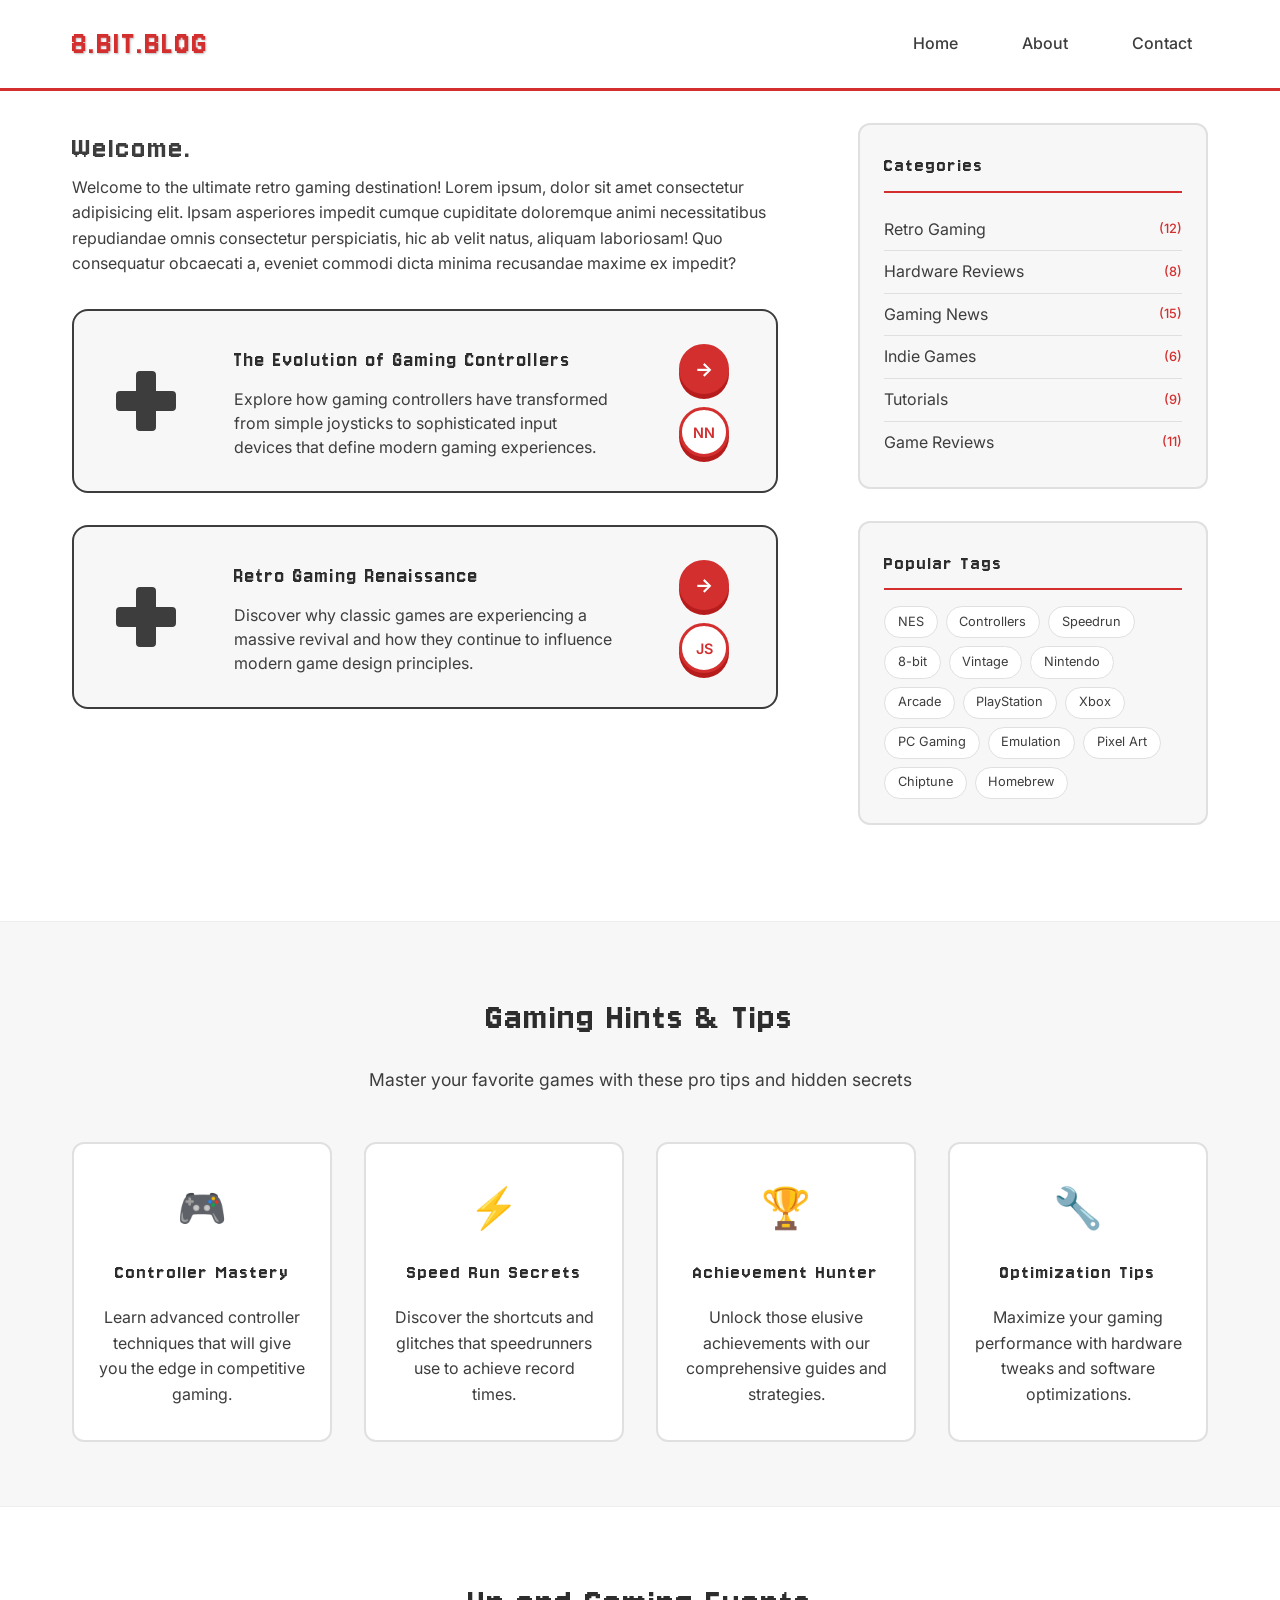
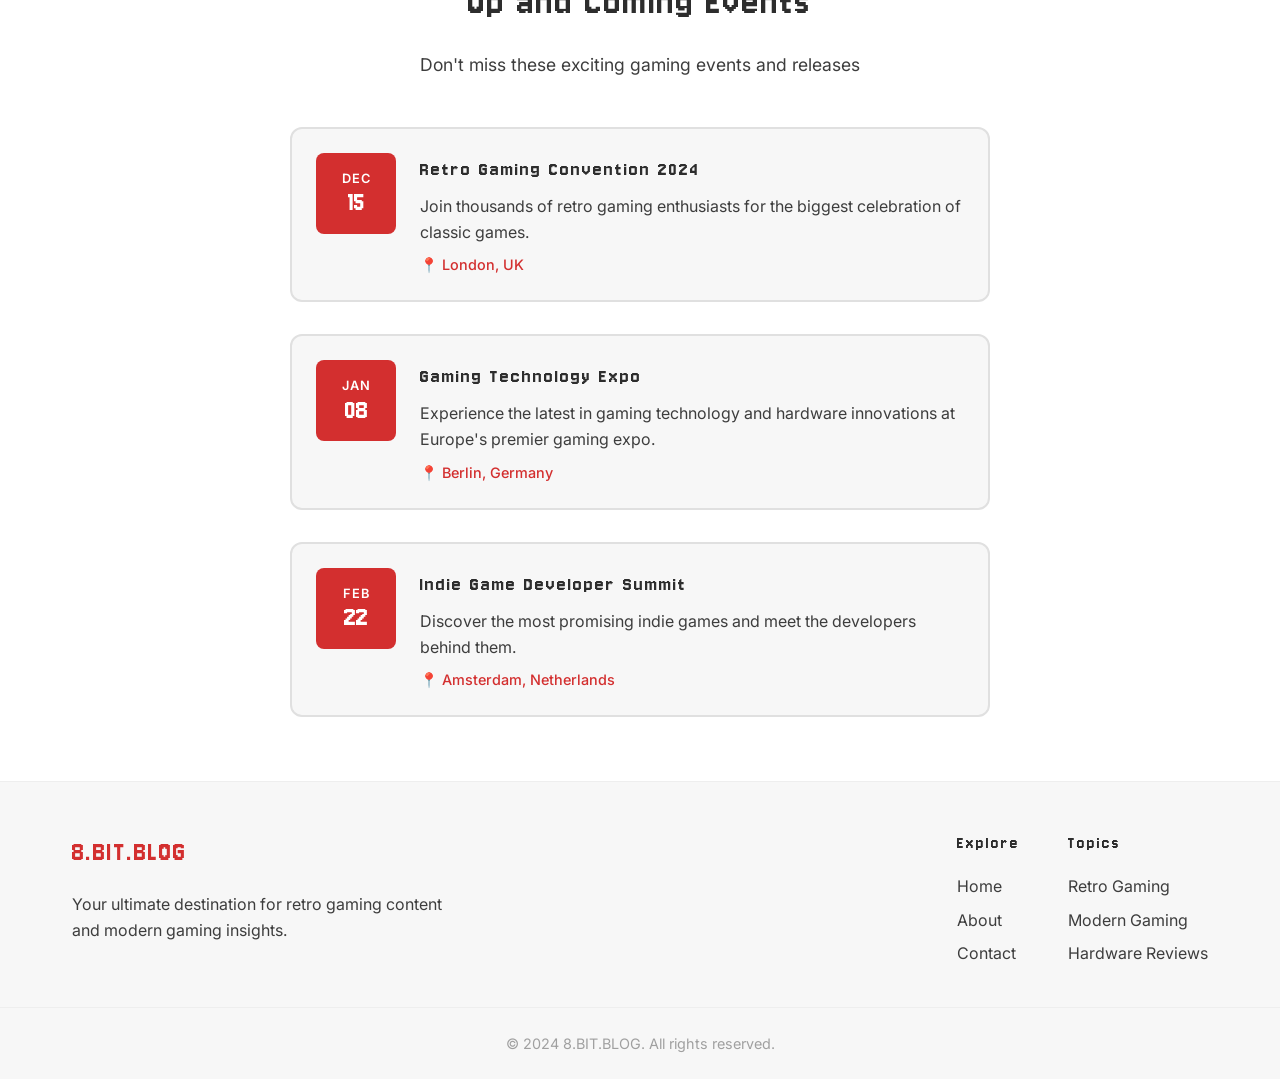
==== index.html @ f864d653 "add initial website structure and pages" ====
<html lang="en">
  <head>
    <meta charset="UTF-8" />
    <meta name="viewport" content="width=device-width, initial-scale=1.0" />
    <title>8.BIT.BLOG - Nostalgic Gaming Experience</title>
    <link rel="stylesheet" href="assets/styles.css" />
  </head>
  <body>
    <nav class="navbar">
      <div class="nav-container">
        <a href="index.html" class="nav-logo">8.BIT.BLOG</a>
        <ul class="nav-links">
          <li><a href="index.html">Home</a></li>
          <li><a href="about.html">About</a></li>
          <li><a href="contact.html">Contact</a></li>
        </ul>
      </div>
    </nav>

    <div class="content">
      <div class="main-layout">
        <!-- Left Column - Blog Content -->
        <div class="blog-section">
          <h1>Welcome.</h1>
          <p>
            Welcome to the ultimate retro gaming destination! Lorem ipsum, dolor
            sit amet consectetur adipisicing elit. Ipsam asperiores impedit
            cumque cupiditate doloremque animi necessitatibus repudiandae omnis
            consectetur perspiciatis, hic ab velit natus, aliquam laboriosam!
            Quo consequatur obcaecati a, eveniet commodi dicta minima recusandae
            maxime ex impedit?
          </p>

          <!-- NES Gamepad Card Template -->
          <div class="gamepad-card">
            <div class="card-left">
              <div class="dpad">
                <div class="dpad-vertical"></div>
                <div class="dpad-horizontal"></div>
              </div>
            </div>

            <div class="card-content">
              <h3>The Evolution of Gaming Controllers</h3>
              <p>
                Explore how gaming controllers have transformed from simple
                joysticks to sophisticated input devices that define modern
                gaming experiences.
              </p>
            </div>

            <div class="card-right">
              <div class="action-buttons">
                <button class="action-btn read-more" title="Read More">
                  <span class="arrow">→</span>
                </button>
                <button class="action-btn author-btn" title="Author">
                  <span class="initials">NN</span>
                </button>
              </div>
            </div>
          </div>

          <!-- Second Card -->
          <div class="gamepad-card">
            <div class="card-left">
              <div class="dpad">
                <div class="dpad-vertical"></div>
                <div class="dpad-horizontal"></div>
              </div>
            </div>

            <div class="card-content">
              <h3>Retro Gaming Renaissance</h3>
              <p>
                Discover why classic games are experiencing a massive revival
                and how they continue to influence modern game design
                principles.
              </p>
            </div>

            <div class="card-right">
              <div class="action-buttons">
                <button class="action-btn read-more" title="Read More">
                  <span class="arrow">→</span>
                </button>
                <button class="action-btn author-btn" title="Author">
                  <span class="initials">JS</span>
                </button>
              </div>
            </div>
          </div>
        </div>
        <!-- End of Left Column -->

        <!-- Right Column - Tags and Categories -->
        <div class="sidebar-section">
          <!-- Categories -->
          <div class="sidebar-widget">
            <h3>Categories</h3>
            <ul class="category-list">
              <li><a href="#" class="category-item">Retro Gaming <span class="count">(12)</span></a></li>
              <li><a href="#" class="category-item">Hardware Reviews <span class="count">(8)</span></a></li>
              <li><a href="#" class="category-item">Gaming News <span class="count">(15)</span></a></li>
              <li><a href="#" class="category-item">Indie Games <span class="count">(6)</span></a></li>
              <li><a href="#" class="category-item">Tutorials <span class="count">(9)</span></a></li>
              <li><a href="#" class="category-item">Game Reviews <span class="count">(11)</span></a></li>
            </ul>
          </div>

          <!-- Tags -->
          <div class="sidebar-widget">
            <h3>Popular Tags</h3>
            <div class="tag-cloud">
              <a href="#" class="tag">NES</a>
              <a href="#" class="tag">Controllers</a>
              <a href="#" class="tag">Speedrun</a>
              <a href="#" class="tag">8-bit</a>
              <a href="#" class="tag">Vintage</a>
              <a href="#" class="tag">Nintendo</a>
              <a href="#" class="tag">Arcade</a>
              <a href="#" class="tag">PlayStation</a>
              <a href="#" class="tag">Xbox</a>
              <a href="#" class="tag">PC Gaming</a>
              <a href="#" class="tag">Emulation</a>
              <a href="#" class="tag">Pixel Art</a>
              <a href="#" class="tag">Chiptune</a>
              <a href="#" class="tag">Homebrew</a>
            </div>
          </div>

        </div>
      </div>
    </div>

    <!-- Gaming Hints Section - Full Width -->
    <div class="hints-section">
      <div class="hints-container">
        <h2>Gaming Hints & Tips</h2>
        <p class="hints-subtitle">
          Master your favorite games with these pro tips and hidden secrets
        </p>

        <div class="hints-grid">
          <div class="hint-card">
            <div class="hint-icon">🎮</div>
            <h3>Controller Mastery</h3>
            <p>
              Learn advanced controller techniques that will give you the edge
              in competitive gaming.
            </p>
          </div>

          <div class="hint-card">
            <div class="hint-icon">⚡</div>
            <h3>Speed Run Secrets</h3>
            <p>
              Discover the shortcuts and glitches that speedrunners use to
              achieve record times.
            </p>
          </div>

          <div class="hint-card">
            <div class="hint-icon">🏆</div>
            <h3>Achievement Hunter</h3>
            <p>
              Unlock those elusive achievements with our comprehensive guides
              and strategies.
            </p>
          </div>

          <div class="hint-card">
            <div class="hint-icon">🔧</div>
            <h3>Optimization Tips</h3>
            <p>
              Maximize your gaming performance with hardware tweaks and software
              optimizations.
            </p>
          </div>
        </div>
      </div>
    </div>

    <!-- Up and Coming Events Section -->
    <div class="events-section">
      <div class="events-container">
        <h2>Up and Coming Events</h2>
        <p class="events-subtitle">Don't miss these exciting gaming events and releases</p>
        
        <div class="events-timeline">
          <div class="event-item">
            <div class="event-date">
              <span class="month">DEC</span>
              <span class="day">15</span>
            </div>
            <div class="event-content">
              <h3>Retro Gaming Convention 2024</h3>
              <p>Join thousands of retro gaming enthusiasts for the biggest celebration of classic games.</p>
              <span class="event-location">📍 London, UK</span>
            </div>
          </div>
          
          <div class="event-item">
            <div class="event-date">
              <span class="month">JAN</span>
              <span class="day">08</span>
            </div>
            <div class="event-content">
              <h3>Gaming Technology Expo</h3>
              <p>Experience the latest in gaming technology and hardware innovations at Europe's premier gaming expo.</p>
              <span class="event-location">📍 Berlin, Germany</span>
            </div>
          </div>
          
          <div class="event-item">
            <div class="event-date">
              <span class="month">FEB</span>
              <span class="day">22</span>
            </div>
            <div class="event-content">
              <h3>Indie Game Developer Summit</h3>
              <p>Discover the most promising indie games and meet the developers behind them.</p>
              <span class="event-location">📍 Amsterdam, Netherlands</span>
            </div>
          </div>
        </div>
      </div>
    </div>

    <footer class="footer">
      <div class="footer-container">
        <div class="footer-brand">
          <h3>8.BIT.BLOG</h3>
          <p>
            Your ultimate destination for retro gaming content and modern gaming
            insights.
          </p>
        </div>

        <div class="footer-links">
          <div class="footer-section">
            <h4>Explore</h4>
            <ul>
              <li><a href="index.html">Home</a></li>
              <li><a href="about.html">About</a></li>
              <li><a href="contact.html">Contact</a></li>
            </ul>
          </div>

          <div class="footer-section">
            <h4>Topics</h4>
            <ul>
              <li><a href="#">Retro Gaming</a></li>
              <li><a href="#">Modern Gaming</a></li>
              <li><a href="#">Hardware Reviews</a></li>
            </ul>
          </div>
        </div>
      </div>

      <div class="footer-bottom">
        <p>&copy; 2024 8.BIT.BLOG. All rights reserved.</p>
      </div>
    </footer>
  </body>
</html>
---- assets/styles.css ----
/* Import fonts from Google Fonts */
@import url("https://fonts.googleapis.com/css2?family=Jersey+10&family=Inter:wght@300;400;500;600&display=swap");

/* Retro Gaming Color Scheme - Inspired by classic NES gamepad */
:root {
  --retro-dark: #2d2d2d;
  --retro-grey: #3d3d3d;
  --retro-light: #f7f7f7;
  --retro-red: #d32f2f;
  --retro-white: #ffffff;
  --retro-shadow: rgba(42, 42, 42, 0.3);
  --retro-letter-spacing: 2px;
}

/* Global styles */
* {
  margin: 0;
  padding: 0;
  box-sizing: border-box;
}
body {
  font-family: "Inter", sans-serif;
  background: var(--retro-white);
  min-height: 100vh;
  color: var(--retro-grey);
  line-height: 1.6;
}
/* Headings */
h1,
h2,
h3,
h4,
h5,
h6 {
  font-weight: normal;
  font-family: "Jersey 10", cursive;
  letter-spacing: var(--retro-letter-spacing);
}

/* Navbar styling */
.navbar {
  background: var(--retro-white);
  border-bottom: 3px solid var(--retro-red);
}

.nav-container {
  max-width: 1200px;
  margin: 0 auto;
  display: flex;
  justify-content: space-between;
  align-items: center;
  padding: 1rem 2rem;
}

.nav-logo {
  font-size: 2.2rem;
  color: var(--retro-red);
  text-decoration: none;
  text-shadow: 1px 1px 2px var(--retro-shadow);
  font-weight: normal;
  font-family: "Jersey 10", cursive;
  letter-spacing: var(--retro-letter-spacing);
}

.nav-links {
  display: flex;
  list-style: none;
  gap: 2rem;
}

.nav-links a {
  color: var(--retro-grey);
  text-decoration: none;
  font-family: "Inter", sans-serif;
  font-weight: 500;
  padding: 0.5rem 1rem;
  transition: all 0.1s ease;
}

.nav-links a:hover {
  color: var(--retro-red);
}

/* Main title styling */
.main-title {
  text-align: center;
  padding: 3rem 2rem;
  background: rgba(255, 255, 255, 0.1);
  margin: 2rem auto;
  max-width: 800px;
  border-radius: 12px;
  border: 3px solid var(--retro-dark);
  box-shadow: 0 8px 16px var(--retro-shadow);
}

.main-title h1 {
  font-size: 3.5rem;
  color: var(--retro-white);
  text-shadow: 3px 3px 0px var(--retro-red);
  margin-bottom: 1rem;
  font-family: "Jersey 10", cursive;
  letter-spacing: 2px;
}

.main-title .subtitle {
  font-size: 1.2rem;
  color: var(--retro-light);
  font-weight: 500;
  text-transform: uppercase;
  letter-spacing: 1px;
}

/* Content area styling */
.content {
  max-width: 1200px;
  margin: 0 auto;
  padding: 2rem;
}

.content p {
  font-family: "Inter", sans-serif;
  font-weight: 400;
  margin-bottom: 1rem;
}

/* Main Layout - Two Column */
.main-layout {
  display: grid;
  grid-template-columns: 1fr 350px;
  gap: 5rem;
  align-items: start;
}

.blog-section {
  min-width: 0; /* Prevents grid overflow */
}

/* Sidebar Section */
.sidebar-section {
  display: flex;
  flex-direction: column;
  gap: 2rem;
}

.sidebar-widget {
  background: var(--retro-light);
  border: 2px solid #e0e0e0;
  border-radius: 12px;
  padding: 1.5rem;
}

.sidebar-widget h3 {
  color: var(--retro-dark);
  margin-bottom: 1rem;
  font-size: 1.3rem;
  border-bottom: 2px solid var(--retro-red);
  padding-bottom: 0.5rem;
}

/* Categories */
.category-list {
  list-style: none;
  padding: 0;
  margin: 0;
}

.category-list li {
  border-bottom: 1px solid #e0e0e0;
  padding: 0.5rem 0;
}

.category-list li:last-child {
  border-bottom: none;
}

.category-item {
  font-family: 'Inter', sans-serif;
  color: var(--retro-grey);
  text-decoration: none;
  display: flex;
  justify-content: space-between;
  align-items: center;
  transition: color 0.2s ease;
}

.category-item:hover {
  color: var(--retro-red);
}

.count {
  font-size: 0.8rem;
  color: var(--retro-red);
  font-weight: 500;
}

/* Tag Cloud */
.tag-cloud {
  display: flex;
  flex-wrap: wrap;
  gap: 0.5rem;
}

.tag {
  font-family: 'Inter', sans-serif;
  background: var(--retro-white);
  color: var(--retro-grey);
  padding: 0.3rem 0.8rem;
  border-radius: 20px;
  text-decoration: none;
  font-size: 0.8rem;
  border: 1px solid #e0e0e0;
  transition: all 0.2s ease;
}

.tag:hover {
  background: var(--retro-red);
  color: var(--retro-white);
  border-color: var(--retro-red);
}


/* About Page Specific Styles */
.about-topics {
  margin: 2rem 0;
}

.topic-item {
  background: var(--retro-light);
  border: 2px solid #e0e0e0;
  border-radius: 12px;
  padding: 1.5rem;
  margin-bottom: 1rem;
  transition: all 0.3s ease;
}

.topic-item:hover {
  border-color: var(--retro-red);
  transform: translateY(-2px);
  box-shadow: 0 4px 12px rgba(0, 0, 0, 0.1);
}

.topic-item h3 {
  color: var(--retro-dark);
  margin-bottom: 0.5rem;
  font-size: 1.2rem;
}

.topic-item p {
  font-family: 'Inter', sans-serif;
  color: var(--retro-grey);
  line-height: 1.6;
  margin: 0;
}

/* Contact Form Styles */
.contact-form-section {
  margin: 2rem 0;
  background: var(--retro-light);
  border: 2px solid #e0e0e0;
  border-radius: 12px;
  padding: 2rem;
}

.contact-form-section h2 {
  margin-bottom: 1.5rem;
  color: var(--retro-dark);
}

.contact-form {
  display: flex;
  flex-direction: column;
  gap: 1.5rem;
}

.form-row {
  display: grid;
  grid-template-columns: 1fr 1fr;
  gap: 1rem;
}

.form-group {
  display: flex;
  flex-direction: column;
}

.form-group label {
  font-family: 'Inter', sans-serif;
  color: var(--retro-dark);
  font-weight: 500;
  margin-bottom: 0.5rem;
  font-size: 0.9rem;
}

.form-group input,
.form-group select,
.form-group textarea {
  font-family: 'Inter', sans-serif;
  padding: 0.8rem;
  border: 2px solid #e0e0e0;
  border-radius: 6px;
  font-size: 0.9rem;
  transition: border-color 0.2s ease;
  background: var(--retro-white);
}

.form-group input:focus,
.form-group select:focus,
.form-group textarea:focus {
  outline: none;
  border-color: var(--retro-red);
}

.form-group textarea {
  resize: vertical;
  min-height: 120px;
}

.checkbox-group {
  flex-direction: row;
  align-items: center;
  gap: 0.5rem;
}

.checkbox-label {
  display: flex;
  align-items: center;
  gap: 0.5rem;
  cursor: pointer;
  font-size: 0.9rem;
}

.checkbox-label input[type="checkbox"] {
  width: 18px;
  height: 18px;
  margin: 0;
}

.contact-submit-btn {
  background: var(--retro-red);
  color: var(--retro-white);
  padding: 1rem 2rem;
  border: none;
  border-radius: 6px;
  font-family: 'Inter', sans-serif;
  font-weight: 600;
  font-size: 1rem;
  cursor: pointer;
  transition: all 0.2s ease;
  align-self: flex-start;
  box-shadow: 0 4px 0 #b71c1c;
}

.contact-submit-btn:hover {
  transform: translateY(-2px);
  box-shadow: 0 6px 0 #b71c1c;
}

.contact-submit-btn:active {
  transform: translateY(2px);
  box-shadow: 0 2px 0 #b71c1c;
}

.contact-link {
  color: var(--retro-red);
  text-decoration: none;
  font-weight: 500;
  font-family: 'Inter', sans-serif;
  font-size: 0.9rem;
  margin-top: 0.5rem;
  display: inline-block;
}

.contact-link:hover {
  text-decoration: underline;
}

/* NES Gamepad Card Styling */
.gamepad-card {
  display: flex;
  align-items: center;
  background: var(--retro-light);
  border: 2px solid var(--retro-grey);
  border-radius: 16px;
  padding: 2rem;
  margin: 2rem 0;
  gap: 2rem;
  max-width: 800px;
}

/* Left side - D-Pad */
.card-left {
  flex: 0 0 80px;
  display: flex;
  justify-content: center;
  align-items: center;
}

.dpad {
  position: relative;
  width: 60px;
  height: 60px;
}

.dpad-horizontal,
.dpad-vertical {
  background: var(--retro-grey);
  position: absolute;
  border-radius: 4px;
}

.dpad-horizontal {
  width: 60px;
  height: 20px;
  top: 50%;
  left: 0;
  transform: translateY(-50%);
}

.dpad-vertical {
  width: 20px;
  height: 60px;
  left: 50%;
  top: 0;
  transform: translateX(-50%);
}

/* Center content */
.card-content {
  flex: 1;
  padding: 0 1rem;
}

.card-content h3 {
  color: var(--retro-dark);
  margin-bottom: 0.5rem;
  font-size: 1.4rem;
}

.card-content p {
  color: var(--retro-grey);
  margin: 0;
  line-height: 1.5;
}

/* Right side - Action buttons */
.card-right {
  flex: 0 0 80px;
  display: flex;
  justify-content: center;
  align-items: center;
}

.action-buttons {
  display: flex;
  flex-direction: column;
  gap: 0.8rem;
}

.action-btn {
  width: 50px;
  height: 50px;
  border-radius: 50%;
  border: 3px solid var(--retro-red);
  background: var(--retro-red);
  color: var(--retro-white);
  font-family: "Inter", sans-serif;
  font-weight: 600;
  cursor: pointer;
  transition: all 0.2s ease;
  display: flex;
  align-items: center;
  justify-content: center;
  box-shadow: 0 5px 0 #b71c1c;
}

.action-btn:active {
  transform: translateY(3px);
  box-shadow: 0 2px 0 #b71c1c;
}

.action-btn .arrow {
  font-size: 1.2rem;
  font-weight: bold;
}

.action-btn .initials {
  font-size: 0.9rem;
  font-weight: 600;
}

/* Author button styling */
.author-btn {
  background: var(--retro-white);
  color: var(--retro-red);
  border: 3px solid var(--retro-red);
  box-shadow: 0 5px 0 #b71c1c;
}

.author-btn:hover {
  background: var(--retro-red);
  color: var(--retro-white);
}

/* Gaming Hints Section */
.hints-section {
  background: var(--retro-light);
  border-top: 1px solid #eee;
  border-bottom: 1px solid #eee;
  margin-top: 4rem;
  padding: 4rem 0;
}

.hints-container {
  max-width: 1200px;
  margin: 0 auto;
  padding: 0 2rem;
  text-align: center;
}

.hints-section h2 {
  color: var(--retro-dark);
  font-size: 2.5rem;
  margin-bottom: 1rem;
}

.hints-subtitle {
  font-family: "Inter", sans-serif;
  color: var(--retro-grey);
  font-size: 1.1rem;
  margin-bottom: 3rem;
  max-width: 600px;
  margin-left: auto;
  margin-right: auto;
}

.hints-grid {
  display: grid;
  grid-template-columns: repeat(auto-fit, minmax(250px, 1fr));
  gap: 2rem;
  margin-top: 3rem;
}

.hint-card {
  background: var(--retro-white);
  border: 2px solid #e0e0e0;
  border-radius: 12px;
  padding: 2rem 1.5rem;
  text-align: center;
  transition: all 0.3s ease;
  cursor: pointer;
}

.hint-card:hover {
  border-color: var(--retro-red);
  transform: translateY(-4px);
  box-shadow: 0 8px 24px rgba(0, 0, 0, 0.1);
}

.hint-icon {
  font-size: 2.5rem;
  margin-bottom: 1rem;
  display: block;
}

.hint-card h3 {
  color: var(--retro-dark);
  margin-bottom: 1rem;
  font-size: 1.3rem;
}

.hint-card p {
  font-family: "Inter", sans-serif;
  color: var(--retro-grey);
  line-height: 1.6;
  margin: 0;
}

/* Events Section */
.events-section {
  background: var(--retro-white);
  padding: 4rem 0;
}

.events-container {
  max-width: 1200px;
  margin: 0 auto;
  padding: 0 2rem;
  text-align: center;
}

.events-section h2 {
  color: var(--retro-dark);
  font-size: 2.5rem;
  margin-bottom: 1rem;
}

.events-subtitle {
  font-family: 'Inter', sans-serif;
  color: var(--retro-grey);
  font-size: 1.1rem;
  margin-bottom: 3rem;
  max-width: 600px;
  margin-left: auto;
  margin-right: auto;
}

.events-timeline {
  display: flex;
  flex-direction: column;
  gap: 2rem;
  max-width: 700px;
  margin: 0 auto;
  text-align: left;
}

.event-item {
  display: flex;
  gap: 1.5rem;
  align-items: flex-start;
  padding: 1.5rem;
  background: var(--retro-light);
  border-radius: 12px;
  border: 2px solid #e0e0e0;
  transition: all 0.3s ease;
}

.event-item:hover {
  border-color: var(--retro-red);
  transform: translateY(-2px);
  box-shadow: 0 8px 24px rgba(0, 0, 0, 0.1);
}

.event-date {
  flex: 0 0 80px;
  text-align: center;
  background: var(--retro-red);
  color: var(--retro-white);
  border-radius: 8px;
  padding: 1rem 0.5rem;
  display: flex;
  flex-direction: column;
  justify-content: center;
}

.event-date .month {
  font-family: 'Inter', sans-serif;
  font-size: 0.8rem;
  font-weight: 600;
  text-transform: uppercase;
  letter-spacing: 1px;
}

.event-date .day {
  font-family: 'Jersey 10', cursive;
  font-size: 1.8rem;
  font-weight: normal;
  line-height: 1;
}

.event-content {
  flex: 1;
}

.event-content h3 {
  color: var(--retro-dark);
  margin-bottom: 0.5rem;
  font-size: 1.3rem;
}

.event-content p {
  font-family: 'Inter', sans-serif;
  color: var(--retro-grey);
  line-height: 1.6;
  margin-bottom: 0.5rem;
}

.event-location {
  font-family: 'Inter', sans-serif;
  color: var(--retro-red);
  font-size: 0.9rem;
  font-weight: 500;
}

/* Footer Styling */
.footer {
  border-top: 1px solid #eee;
  background: var(--retro-light);
  color: var(--retro-dark);
  margin-top: 0;
}

.footer-container {
  max-width: 1200px;
  margin: 0 auto;
  padding: 3rem 2rem 2rem;
  display: grid;
  grid-template-columns: 1fr 1fr;
  gap: 3rem;
  align-items: start;
}

.footer-brand h3 {
  color: var(--retro-red);
  margin-bottom: 1rem;
  font-size: 1.8rem;
}

.footer-brand p {
  font-family: "Inter", sans-serif;
  color: var(--retro-grey);
  line-height: 1.6;
  max-width: 400px;
}

.footer-links {
  display: flex;
  gap: 3rem;
  justify-content: flex-end;
}

.footer-section h4 {
  color: var(--retro-dark);
  margin-bottom: 1rem;
  font-size: 1.1rem;
}

.footer-section ul {
  list-style: none;
  padding: 0;
}

.footer-section li {
  margin-bottom: 0.5rem;
}

.footer-section a {
  color: var(--retro-grey);
  text-decoration: none;
  font-family: "Inter", sans-serif;
  font-weight: 400;
  transition: color 0.2s ease;
}

.footer-section a:hover {
  color: var(--retro-red);
}

.footer-bottom {
  border-top: 1px solid #eee;
  padding: 1.5rem 2rem;
  text-align: center;
}

.footer-bottom p {
  font-family: "Inter", sans-serif;
  color: #a0a0a0;
  margin: 0;
  font-size: 0.9rem;
}

/* Responsive design */
@media (max-width: 768px) {
  .nav-container {
    flex-direction: column;
    gap: 1rem;
  }

  .nav-links {
    gap: 1rem;
  }

  .main-title h1 {
    font-size: 2.5rem;
  }

  .navbar {
    padding: 1rem;
  }

  /* Responsive main layout */
  .main-layout {
    grid-template-columns: 1fr;
    gap: 2rem;
  }

  .sidebar-section {
    order: -1; /* Move sidebar above blog content on mobile */
  }

  .sidebar-widget {
    padding: 1rem;
  }

  .tag-cloud {
    gap: 0.3rem;
  }

  .tag {
    font-size: 0.75rem;
    padding: 0.25rem 0.6rem;
  }

  /* Responsive contact form */
  .contact-form-section {
    padding: 1.5rem;
  }

  .form-row {
    grid-template-columns: 1fr;
    gap: 0;
  }

  /* Responsive gamepad card */
  .gamepad-card {
    flex-direction: column;
    text-align: center;
    padding: 1.5rem;
    gap: 1.5rem;
  }

  .card-left,
  .card-right {
    flex: none;
  }

  .action-buttons {
    flex-direction: row;
    justify-content: center;
    gap: 1rem;
  }

  .dpad {
    width: 50px;
    height: 50px;
  }

  .dpad-horizontal {
    width: 50px;
    height: 16px;
  }

  .dpad-vertical {
    width: 16px;
    height: 50px;
  }

  /* Responsive hints section */
  .hints-section {
    padding: 3rem 0;
  }

  .hints-container {
    padding: 0 1rem;
  }

  .hints-section h2 {
    font-size: 2rem;
  }

  .hints-grid {
    grid-template-columns: 1fr;
    gap: 1.5rem;
  }

  .hint-card {
    padding: 1.5rem;
  }

  /* Responsive events section */
  .events-section {
    padding: 3rem 0;
  }

  .events-container {
    padding: 0 1rem;
  }

  .events-section h2 {
    font-size: 2rem;
  }

  .events-timeline {
    max-width: 100%;
  }

  .event-item {
    padding: 1.2rem;
    gap: 1rem;
  }

  .event-date {
    flex: 0 0 70px;
    padding: 0.8rem 0.5rem;
  }

  .event-date .day {
    font-size: 1.5rem;
  }

  /* Responsive footer */
  .footer-container {
    grid-template-columns: 1fr;
    gap: 2rem;
    padding: 2rem 1rem 1.5rem;
  }

  .footer-links {
    justify-content: flex-start;
    gap: 2rem;
  }

  .footer-bottom {
    padding: 1rem;
  }
}
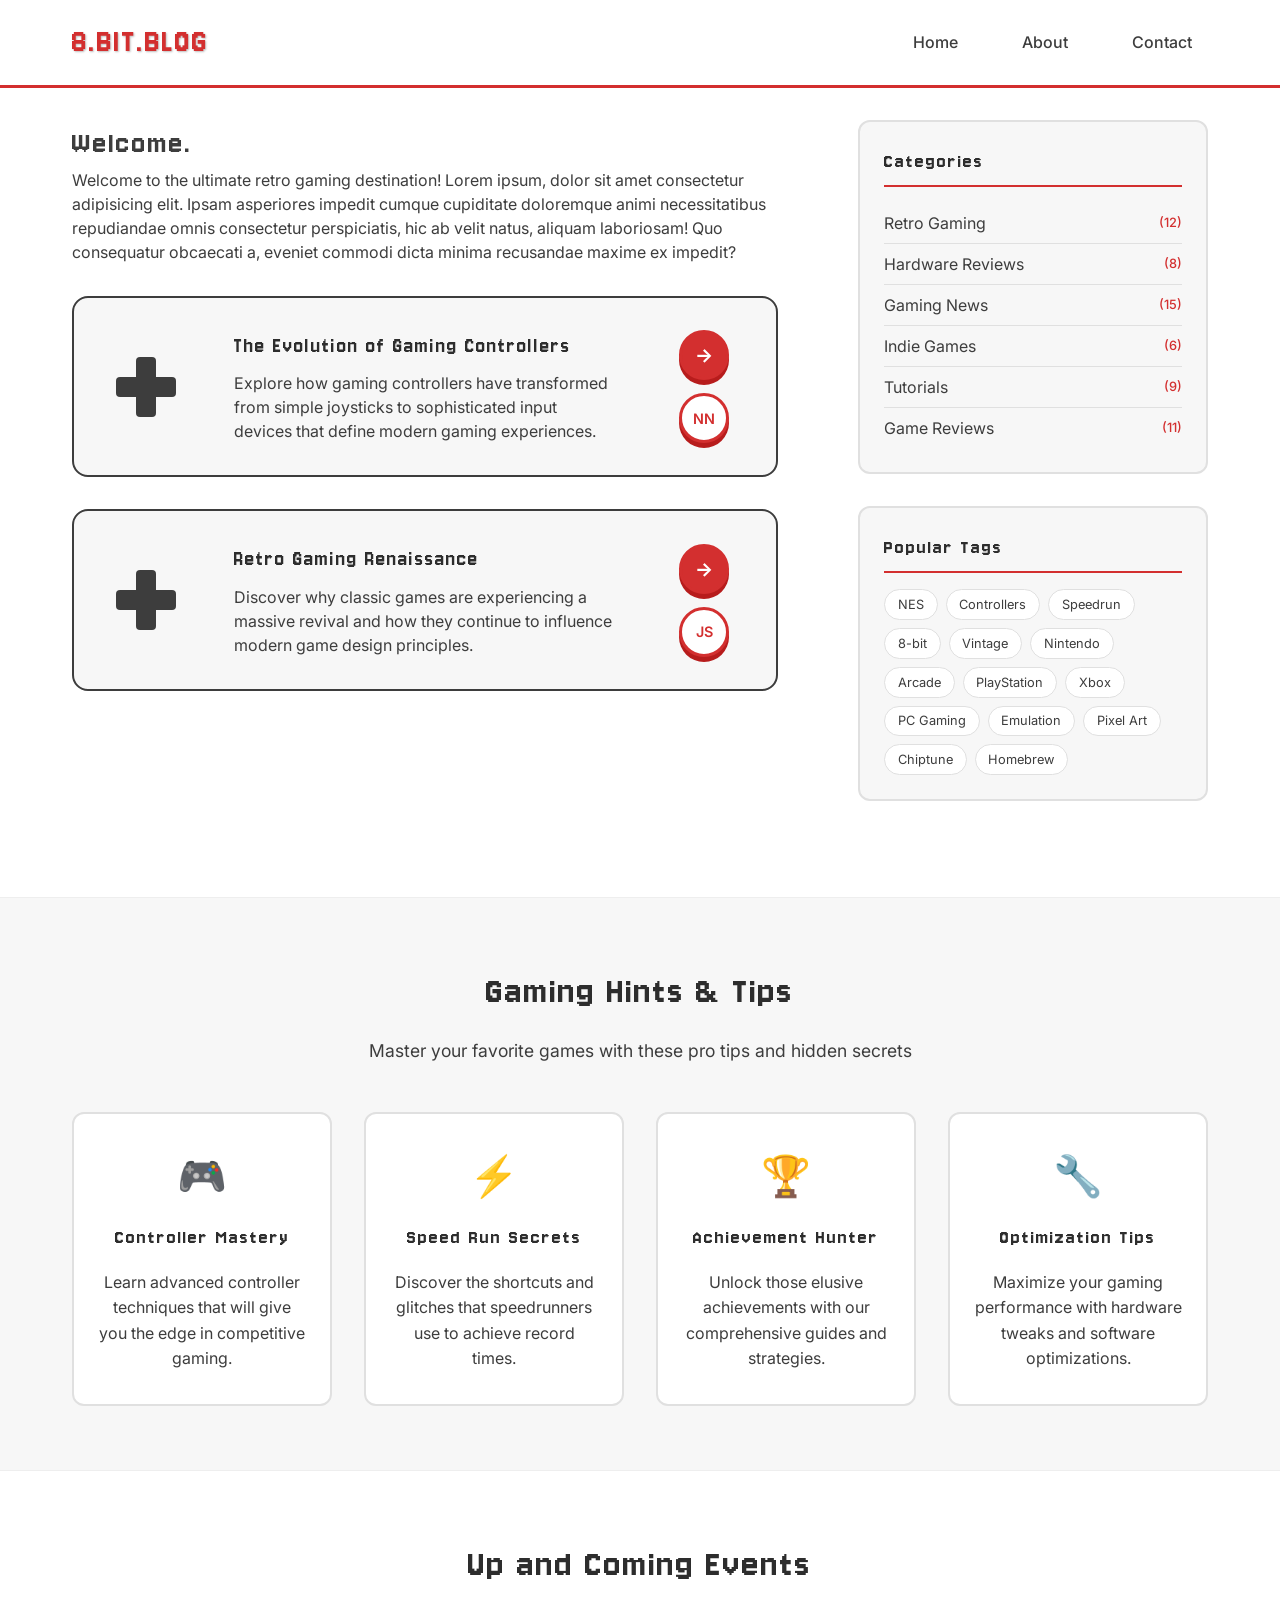
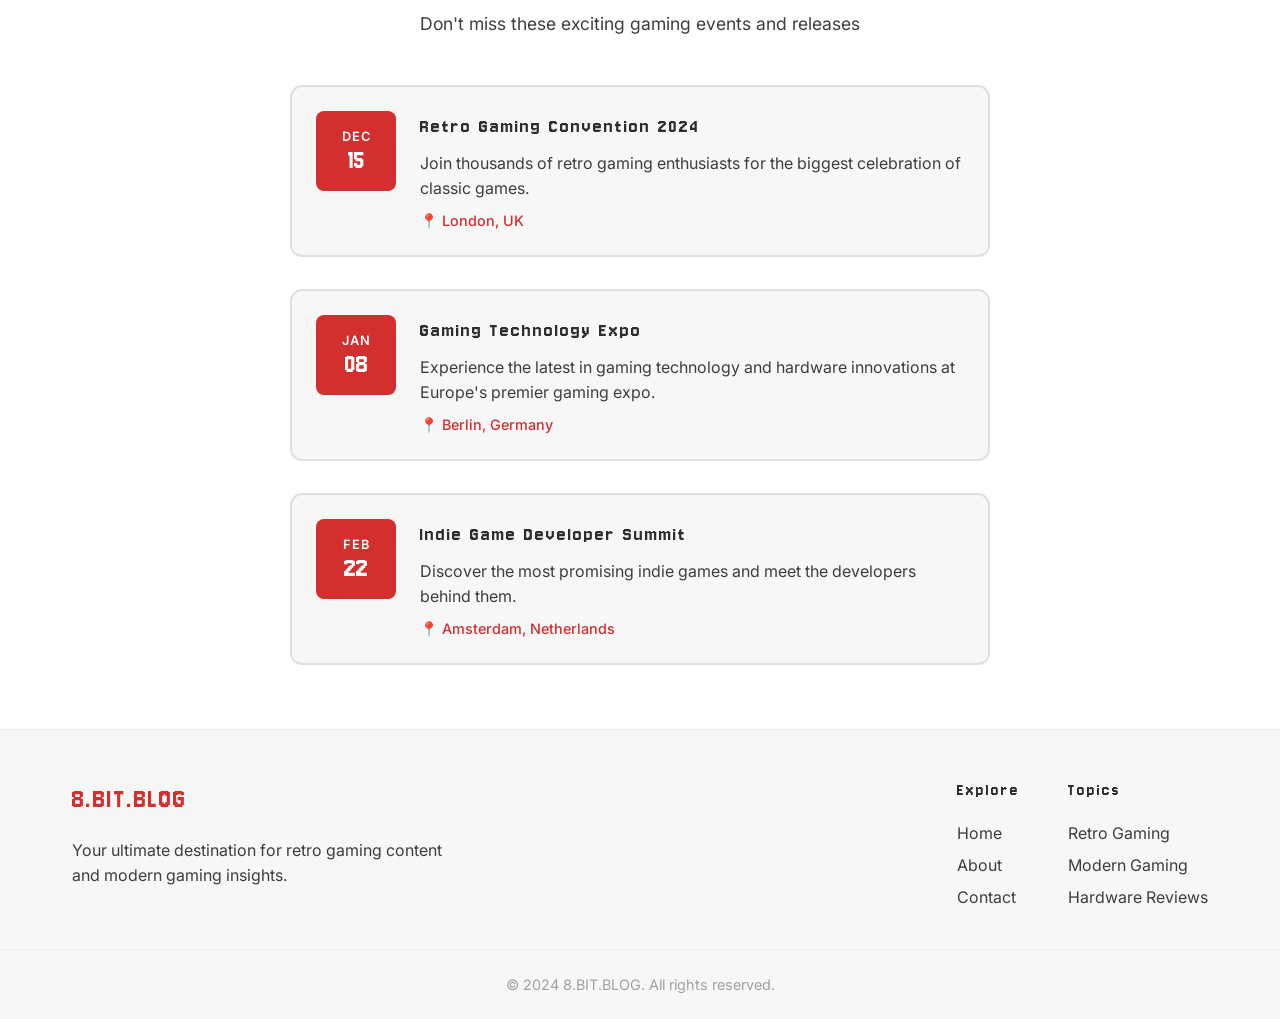
==== commit 47377a5b: "add new page" ====
--- a/index.html
+++ b/index.html
@@ -2,8 +2,10 @@
   <head>
     <meta charset="UTF-8" />
     <meta name="viewport" content="width=device-width, initial-scale=1.0" />
-    <title>8.BIT.BLOG - Nostalgic Gaming Experience</title>
+    <title>8.BIT.BLOG - Nostalgic Gaming Experience!</title>
     <link rel="stylesheet" href="assets/styles.css" />
+
+    <script src="assets/script.js" defer></script>
   </head>
   <body>
     <nav class="navbar">
@@ -23,12 +25,10 @@
         <div class="blog-section">
           <h1>Welcome.</h1>
           <p>
-            Welcome to the ultimate retro gaming destination! Lorem ipsum, dolor
-            sit amet consectetur adipisicing elit. Ipsam asperiores impedit
-            cumque cupiditate doloremque animi necessitatibus repudiandae omnis
-            consectetur perspiciatis, hic ab velit natus, aliquam laboriosam!
-            Quo consequatur obcaecati a, eveniet commodi dicta minima recusandae
-            maxime ex impedit?
+            Welcome to the ultimate retro gaming destination! Lorem ipsum, dolor sit amet consectetur adipisicing elit.
+            Ipsam asperiores impedit cumque cupiditate doloremque animi necessitatibus repudiandae omnis consectetur
+            perspiciatis, hic ab velit natus, aliquam laboriosam! Quo consequatur obcaecati a, eveniet commodi dicta
+            minima recusandae maxime ex impedit?
           </p>
 
           <!-- NES Gamepad Card Template -->
@@ -43,9 +43,8 @@
             <div class="card-content">
               <h3>The Evolution of Gaming Controllers</h3>
               <p>
-                Explore how gaming controllers have transformed from simple
-                joysticks to sophisticated input devices that define modern
-                gaming experiences.
+                Explore how gaming controllers have transformed from simple joysticks to sophisticated input devices
+                that define modern gaming experiences.
               </p>
             </div>
 
@@ -73,9 +72,8 @@
             <div class="card-content">
               <h3>Retro Gaming Renaissance</h3>
               <p>
-                Discover why classic games are experiencing a massive revival
-                and how they continue to influence modern game design
-                principles.
+                Discover why classic games are experiencing a massive revival and how they continue to influence modern
+                game design principles.
               </p>
             </div>
 
@@ -99,12 +97,24 @@
           <div class="sidebar-widget">
             <h3>Categories</h3>
             <ul class="category-list">
-              <li><a href="#" class="category-item">Retro Gaming <span class="count">(12)</span></a></li>
-              <li><a href="#" class="category-item">Hardware Reviews <span class="count">(8)</span></a></li>
-              <li><a href="#" class="category-item">Gaming News <span class="count">(15)</span></a></li>
-              <li><a href="#" class="category-item">Indie Games <span class="count">(6)</span></a></li>
-              <li><a href="#" class="category-item">Tutorials <span class="count">(9)</span></a></li>
-              <li><a href="#" class="category-item">Game Reviews <span class="count">(11)</span></a></li>
+              <li>
+                <a href="#" class="category-item">Retro Gaming <span class="count">(12)</span></a>
+              </li>
+              <li>
+                <a href="#" class="category-item">Hardware Reviews <span class="count">(8)</span></a>
+              </li>
+              <li>
+                <a href="#" class="category-item">Gaming News <span class="count">(15)</span></a>
+              </li>
+              <li>
+                <a href="#" class="category-item">Indie Games <span class="count">(6)</span></a>
+              </li>
+              <li>
+                <a href="#" class="category-item">Tutorials <span class="count">(9)</span></a>
+              </li>
+              <li>
+                <a href="#" class="category-item">Game Reviews <span class="count">(11)</span></a>
+              </li>
             </ul>
           </div>
 
@@ -128,7 +138,6 @@
               <a href="#" class="tag">Homebrew</a>
             </div>
           </div>
-
         </div>
       </div>
     </div>
@@ -137,45 +146,31 @@
     <div class="hints-section">
       <div class="hints-container">
         <h2>Gaming Hints & Tips</h2>
-        <p class="hints-subtitle">
-          Master your favorite games with these pro tips and hidden secrets
-        </p>
+        <p class="hints-subtitle">Master your favorite games with these pro tips and hidden secrets</p>
 
         <div class="hints-grid">
           <div class="hint-card">
             <div class="hint-icon">🎮</div>
             <h3>Controller Mastery</h3>
-            <p>
-              Learn advanced controller techniques that will give you the edge
-              in competitive gaming.
-            </p>
+            <p>Learn advanced controller techniques that will give you the edge in competitive gaming.</p>
           </div>
 
           <div class="hint-card">
             <div class="hint-icon">⚡</div>
             <h3>Speed Run Secrets</h3>
-            <p>
-              Discover the shortcuts and glitches that speedrunners use to
-              achieve record times.
-            </p>
+            <p>Discover the shortcuts and glitches that speedrunners use to achieve record times.</p>
           </div>
 
           <div class="hint-card">
             <div class="hint-icon">🏆</div>
             <h3>Achievement Hunter</h3>
-            <p>
-              Unlock those elusive achievements with our comprehensive guides
-              and strategies.
-            </p>
+            <p>Unlock those elusive achievements with our comprehensive guides and strategies.</p>
           </div>
 
           <div class="hint-card">
             <div class="hint-icon">🔧</div>
             <h3>Optimization Tips</h3>
-            <p>
-              Maximize your gaming performance with hardware tweaks and software
-              optimizations.
-            </p>
+            <p>Maximize your gaming performance with hardware tweaks and software optimizations.</p>
           </div>
         </div>
       </div>
@@ -186,7 +181,7 @@
       <div class="events-container">
         <h2>Up and Coming Events</h2>
         <p class="events-subtitle">Don't miss these exciting gaming events and releases</p>
-        
+
         <div class="events-timeline">
           <div class="event-item">
             <div class="event-date">
@@ -199,7 +194,7 @@
               <span class="event-location">📍 London, UK</span>
             </div>
           </div>
-          
+
           <div class="event-item">
             <div class="event-date">
               <span class="month">JAN</span>
@@ -207,11 +202,13 @@
             </div>
             <div class="event-content">
               <h3>Gaming Technology Expo</h3>
-              <p>Experience the latest in gaming technology and hardware innovations at Europe's premier gaming expo.</p>
+              <p>
+                Experience the latest in gaming technology and hardware innovations at Europe's premier gaming expo.
+              </p>
               <span class="event-location">📍 Berlin, Germany</span>
             </div>
           </div>
-          
+
           <div class="event-item">
             <div class="event-date">
               <span class="month">FEB</span>
@@ -231,10 +228,7 @@
       <div class="footer-container">
         <div class="footer-brand">
           <h3>8.BIT.BLOG</h3>
-          <p>
-            Your ultimate destination for retro gaming content and modern gaming
-            insights.
-          </p>
+          <p>Your ultimate destination for retro gaming content and modern gaming insights.</p>
         </div>
 
         <div class="footer-links">
--- a/assets/styles.css
+++ b/assets/styles.css
@@ -1,5 +1,5 @@
 /* Import fonts from Google Fonts */
-@import url("https://fonts.googleapis.com/css2?family=Jersey+10&family=Inter:wght@300;400;500;600&display=swap");
+@import url('https://fonts.googleapis.com/css2?family=Jersey+10&family=Inter:wght@300;400;500;600&display=swap');
 
 /* Retro Gaming Color Scheme - Inspired by classic NES gamepad */
 :root {
@@ -10,6 +10,8 @@
   --retro-white: #ffffff;
   --retro-shadow: rgba(42, 42, 42, 0.3);
   --retro-letter-spacing: 2px;
+
+  --retro-font-body: sans serif;
 }
 
 /* Global styles */
@@ -19,11 +21,11 @@
   box-sizing: border-box;
 }
 body {
-  font-family: "Inter", sans-serif;
+  font-family: 'Inter', sans-serif;
   background: var(--retro-white);
   min-height: 100vh;
   color: var(--retro-grey);
-  line-height: 1.6;
+  line-height: 1.5;
 }
 /* Headings */
 h1,
@@ -32,8 +34,8 @@
 h4,
 h5,
 h6 {
-  font-weight: normal;
-  font-family: "Jersey 10", cursive;
+  font-weight: 500;
+  font-family: 'Jersey 10', cursive;
   letter-spacing: var(--retro-letter-spacing);
 }
 
@@ -58,7 +60,7 @@
   text-decoration: none;
   text-shadow: 1px 1px 2px var(--retro-shadow);
   font-weight: normal;
-  font-family: "Jersey 10", cursive;
+  font-family: 'Jersey 10', cursive;
   letter-spacing: var(--retro-letter-spacing);
 }
 
@@ -71,7 +73,7 @@
 .nav-links a {
   color: var(--retro-grey);
   text-decoration: none;
-  font-family: "Inter", sans-serif;
+  font-family: 'Inter', sans-serif;
   font-weight: 500;
   padding: 0.5rem 1rem;
   transition: all 0.1s ease;
@@ -98,7 +100,7 @@
   color: var(--retro-white);
   text-shadow: 3px 3px 0px var(--retro-red);
   margin-bottom: 1rem;
-  font-family: "Jersey 10", cursive;
+  font-family: 'Jersey 10', cursive;
   letter-spacing: 2px;
 }
 
@@ -118,7 +120,7 @@
 }
 
 .content p {
-  font-family: "Inter", sans-serif;
+  font-family: 'Inter', sans-serif;
   font-weight: 400;
   margin-bottom: 1rem;
 }
@@ -217,7 +219,6 @@
   color: var(--retro-white);
   border-color: var(--retro-red);
 }
-
 
 /* About Page Specific Styles */
 .about-topics {
@@ -329,7 +330,7 @@
   font-size: 0.9rem;
 }
 
-.checkbox-label input[type="checkbox"] {
+.checkbox-label input[type='checkbox'] {
   width: 18px;
   height: 18px;
   margin: 0;
@@ -463,7 +464,7 @@
   border: 3px solid var(--retro-red);
   background: var(--retro-red);
   color: var(--retro-white);
-  font-family: "Inter", sans-serif;
+  font-family: 'Inter', sans-serif;
   font-weight: 600;
   cursor: pointer;
   transition: all 0.2s ease;
@@ -524,7 +525,7 @@
 }
 
 .hints-subtitle {
-  font-family: "Inter", sans-serif;
+  font-family: 'Inter', sans-serif;
   color: var(--retro-grey);
   font-size: 1.1rem;
   margin-bottom: 3rem;
@@ -569,7 +570,7 @@
 }
 
 .hint-card p {
-  font-family: "Inter", sans-serif;
+  font-family: 'Inter', sans-serif;
   color: var(--retro-grey);
   line-height: 1.6;
   margin: 0;
@@ -706,7 +707,7 @@
 }
 
 .footer-brand p {
-  font-family: "Inter", sans-serif;
+  font-family: 'Inter', sans-serif;
   color: var(--retro-grey);
   line-height: 1.6;
   max-width: 400px;
@@ -736,7 +737,7 @@
 .footer-section a {
   color: var(--retro-grey);
   text-decoration: none;
-  font-family: "Inter", sans-serif;
+  font-family: 'Inter', sans-serif;
   font-weight: 400;
   transition: color 0.2s ease;
 }
@@ -752,7 +753,7 @@
 }
 
 .footer-bottom p {
-  font-family: "Inter", sans-serif;
+  font-family: 'Inter', sans-serif;
   color: #a0a0a0;
   margin: 0;
   font-size: 0.9rem;
